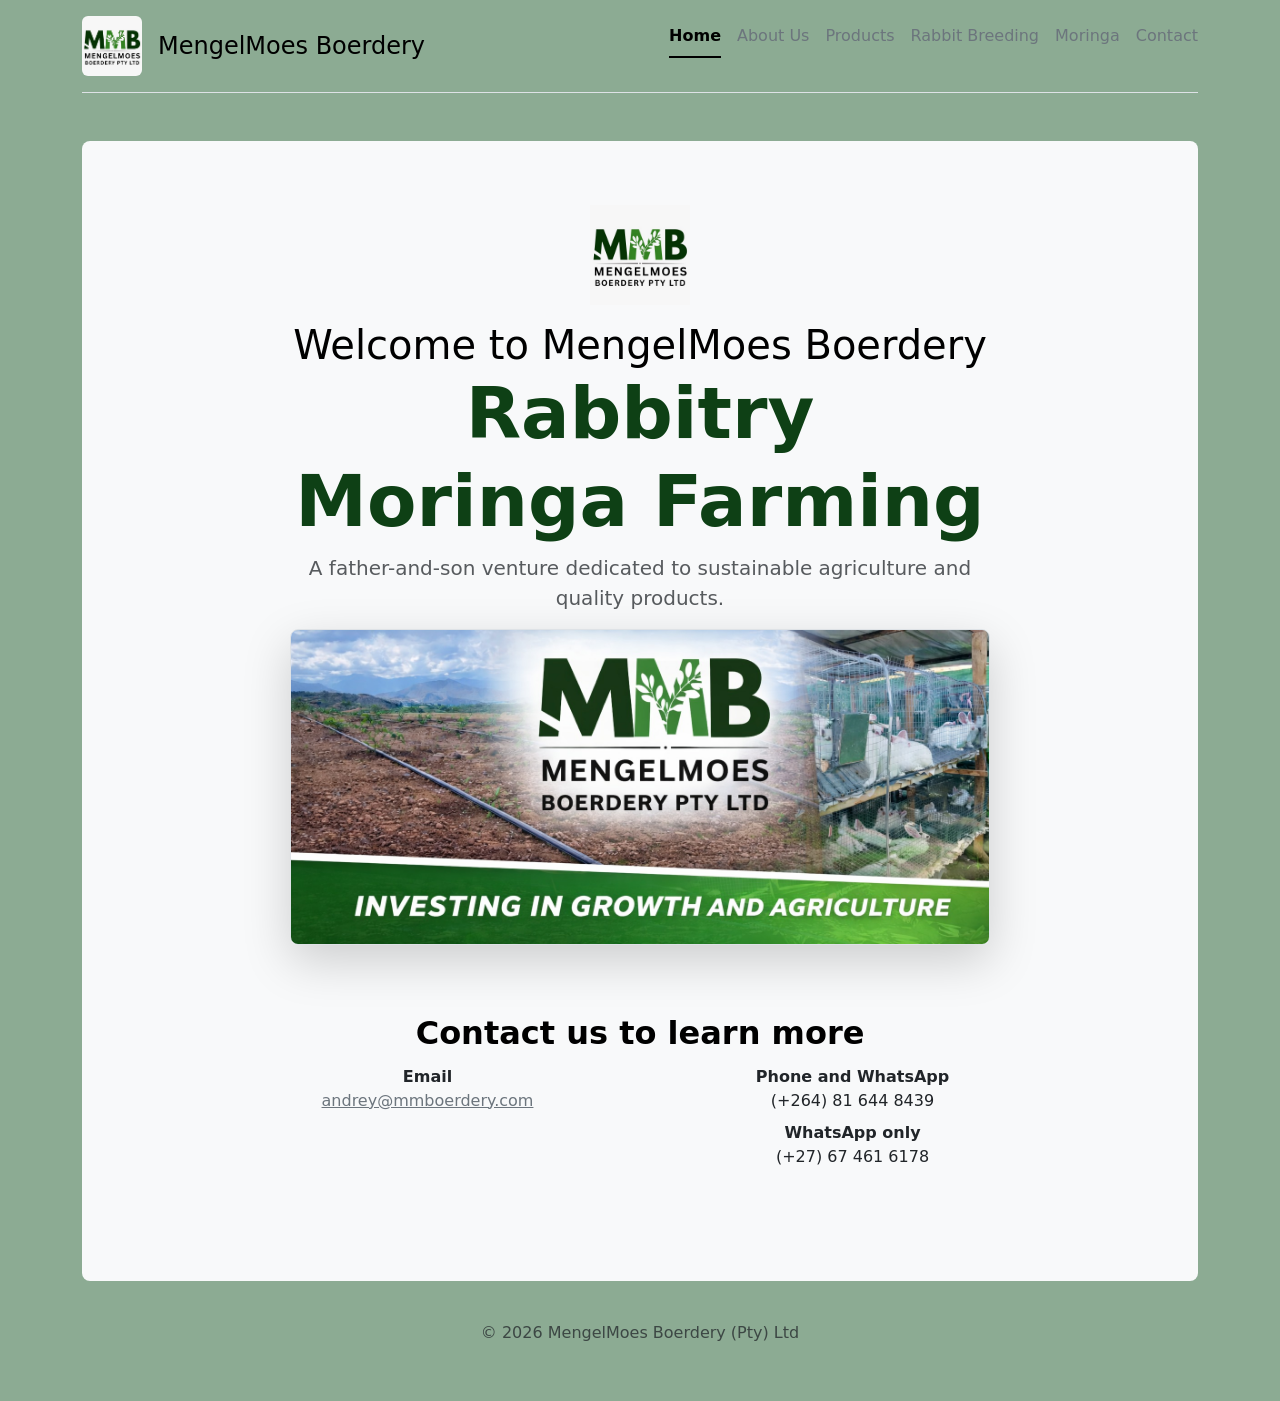
==== index.html @ 13d069d1 "Initial" ====
<!DOCTYPE html>
<html lang="en">
<head>
    <meta charset="UTF-8">
    <meta name="viewport" content="width=device-width, initial-scale=1.0">
    <title>MengelMoes Boerdery</title>
    <link href="https://cdn.jsdelivr.net/npm/bootstrap@5.3.6/dist/css/bootstrap.min.css" rel="stylesheet" integrity="sha384-4Q6Gf2aSP4eDXB8Miphtr37CMZZQ5oXLH2yaXMJ2w8e2ZtHTl7GptT4jmndRuHDT" crossorigin="anonymous">
</head>
<body class="container" style="background-color: #8cab93">
    <header class="d-flex flex-wrap justify-content-center py-3 mb-4 border-bottom"> 
        <a href="/" class="d-flex align-items-center mb-3 mb-md-0 me-md-auto link-body-emphasis text-decoration-none"> 
           <img src="Logo.jpeg" id="logo" alt="Logo" height="60" class="d-inline-block align-text-top rounded">
              <span class="ps-3 fs-4">MengelMoes Boerdery</span> 
            
        </a>
           
            <ul class="nav nav-underline"> 
                <li class="nav-item"><a href="#" class="nav-link active" aria-current="page">Home</a></li> 
                <li class="nav-item"><a href="about.html" class="nav-link text-secondary">About Us</a></li>
                <li class="nav-item"><a href="products.html" class="nav-link text-secondary">Products</a></li>
                <li class="nav-item"><a href="rabbits.html" class="nav-link text-secondary">Rabbit Breeding</a></li> 
                <li class="nav-item"><a href="moringa.html" class="nav-link text-secondary">Moringa</a></li> 
                <li class="nav-item"><a href="contact.html" class="nav-link text-secondary">Contact</a></li>
            </ul> 
    </header>
    <main class="mt-5 flex-shrink-0">
        <div class="p-5 text-center bg-body-tertiary rounded-3"> 
            <img src="Logo.jpeg" class="bi mt-3 mb-3" height="100" aria-hidden="true" /> 
            <h1 class="text-body-emphasis">Welcome to MengelMoes Boerdery</h1> 
            <h2 class="h1 lh-1 display-2 fw-bolder mb-3" style="color:#0e4015;">Rabbitry</h2>
            <h2 class="h1 lh-1 display-2 fw-bolder mb-3" style="color:#0e4015;">Moringa Farming</h2>
            <p class="col-lg-8 mx-auto fs-5 text-muted">
                A father-and-son venture dedicated to sustainable agriculture and quality products.
            </p> 
            <div class="container px-5"> 
                <img src="Landing.jpeg" class="img-fluid border rounded-3 shadow-lg mb-4" alt="Kevin and Andrey Vrey" width="700" height="500" loading="lazy"> 
            </div>
            <div class="container col-xl-10 col-xxl-8 py-5">
                <h2 class="fw-bold lh-1 text-body-emphasis mb-3">Contact us to learn more</h2>
                <!-- <div> -->
                    <div class="row">
                        <div class="col-6" id="contact">
                            <dl class="contact">
                                <!-- <dt>Facebook</dt>
                                <dd><a href="#">facebook.com/untitled</a></dd> -->
                                <dt>Email</dt>
                                <dd><a class="text-break link-secondary" href="mailto:andrey@mmboerdery.com?subject=New%20Enquiry">andrey@mmboerdery.com</a></dd>   
                            </dl>
                        </div>
                        <div class="col-6">
                            <dl class="contact">
                                <!-- <dt>Address</dt>
                                <dd>
                                    1234 Fictional Rd<br>
                                    Nashville, TN 00000-0000<br>
                                    USA
                                </dd> -->
                                <dt>Phone and WhatsApp</dt>
                                <dd>(+264) 81 644 8439</dd>
                                 <dt>WhatsApp only</dt>
                                <dd>(+27) 67 461 6178</dd>
                            </dl>
                        </div>
                    </div>
                <!-- </div> -->
            </div>
        </div>
    </main>
   <footer class="py-3 my-4">    
        <p class="text-center text-body-secondary">© <script>document.write(new Date().getFullYear())</script>
            MengelMoes Boerdery (Pty) Ltd</p> 
    </footer> 
    <script src="https://cdn.jsdelivr.net/npm/bootstrap@5.3.6/dist/js/bootstrap.bundle.min.js" integrity="sha384-j1CDi7MgGQ12Z7Qab0qlWQ/Qqz24Gc6BM0thvEMVjHnfYGF0rmFCozFSxQBxwHKO" crossorigin="anonymous"></script>
</body>
</html>
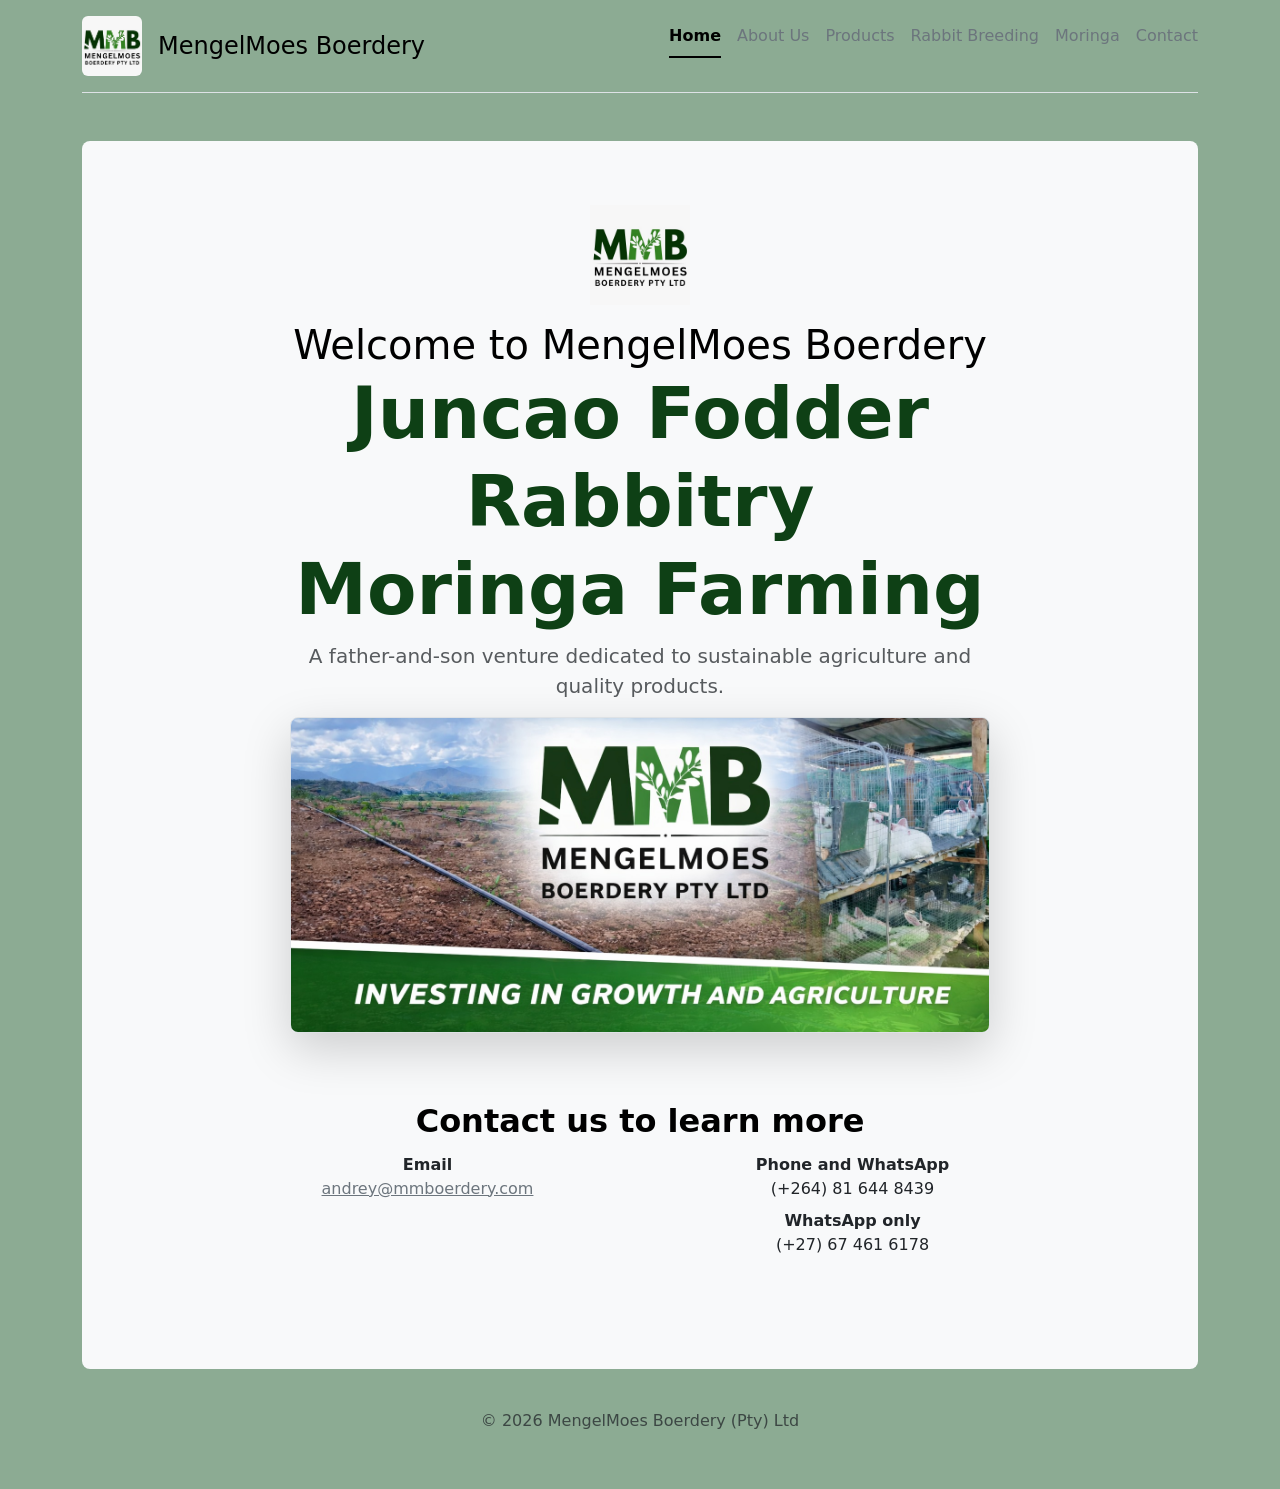
==== commit 59a8e4a4: "Added Fodder to the title of the website to reflect the new focus on Juncao Fodder farming." ====
--- a/index.html
+++ b/index.html
@@ -27,6 +27,7 @@
         <div class="p-5 text-center bg-body-tertiary rounded-3"> 
             <img src="Logo.jpeg" class="bi mt-3 mb-3" height="100" aria-hidden="true" /> 
             <h1 class="text-body-emphasis">Welcome to MengelMoes Boerdery</h1> 
+            <h2 class="h1 lh-1 display-2 fw-bolder mb-3" style="color:#0e4015;">Juncao Fodder</h2>
             <h2 class="h1 lh-1 display-2 fw-bolder mb-3" style="color:#0e4015;">Rabbitry</h2>
             <h2 class="h1 lh-1 display-2 fw-bolder mb-3" style="color:#0e4015;">Moringa Farming</h2>
             <p class="col-lg-8 mx-auto fs-5 text-muted">
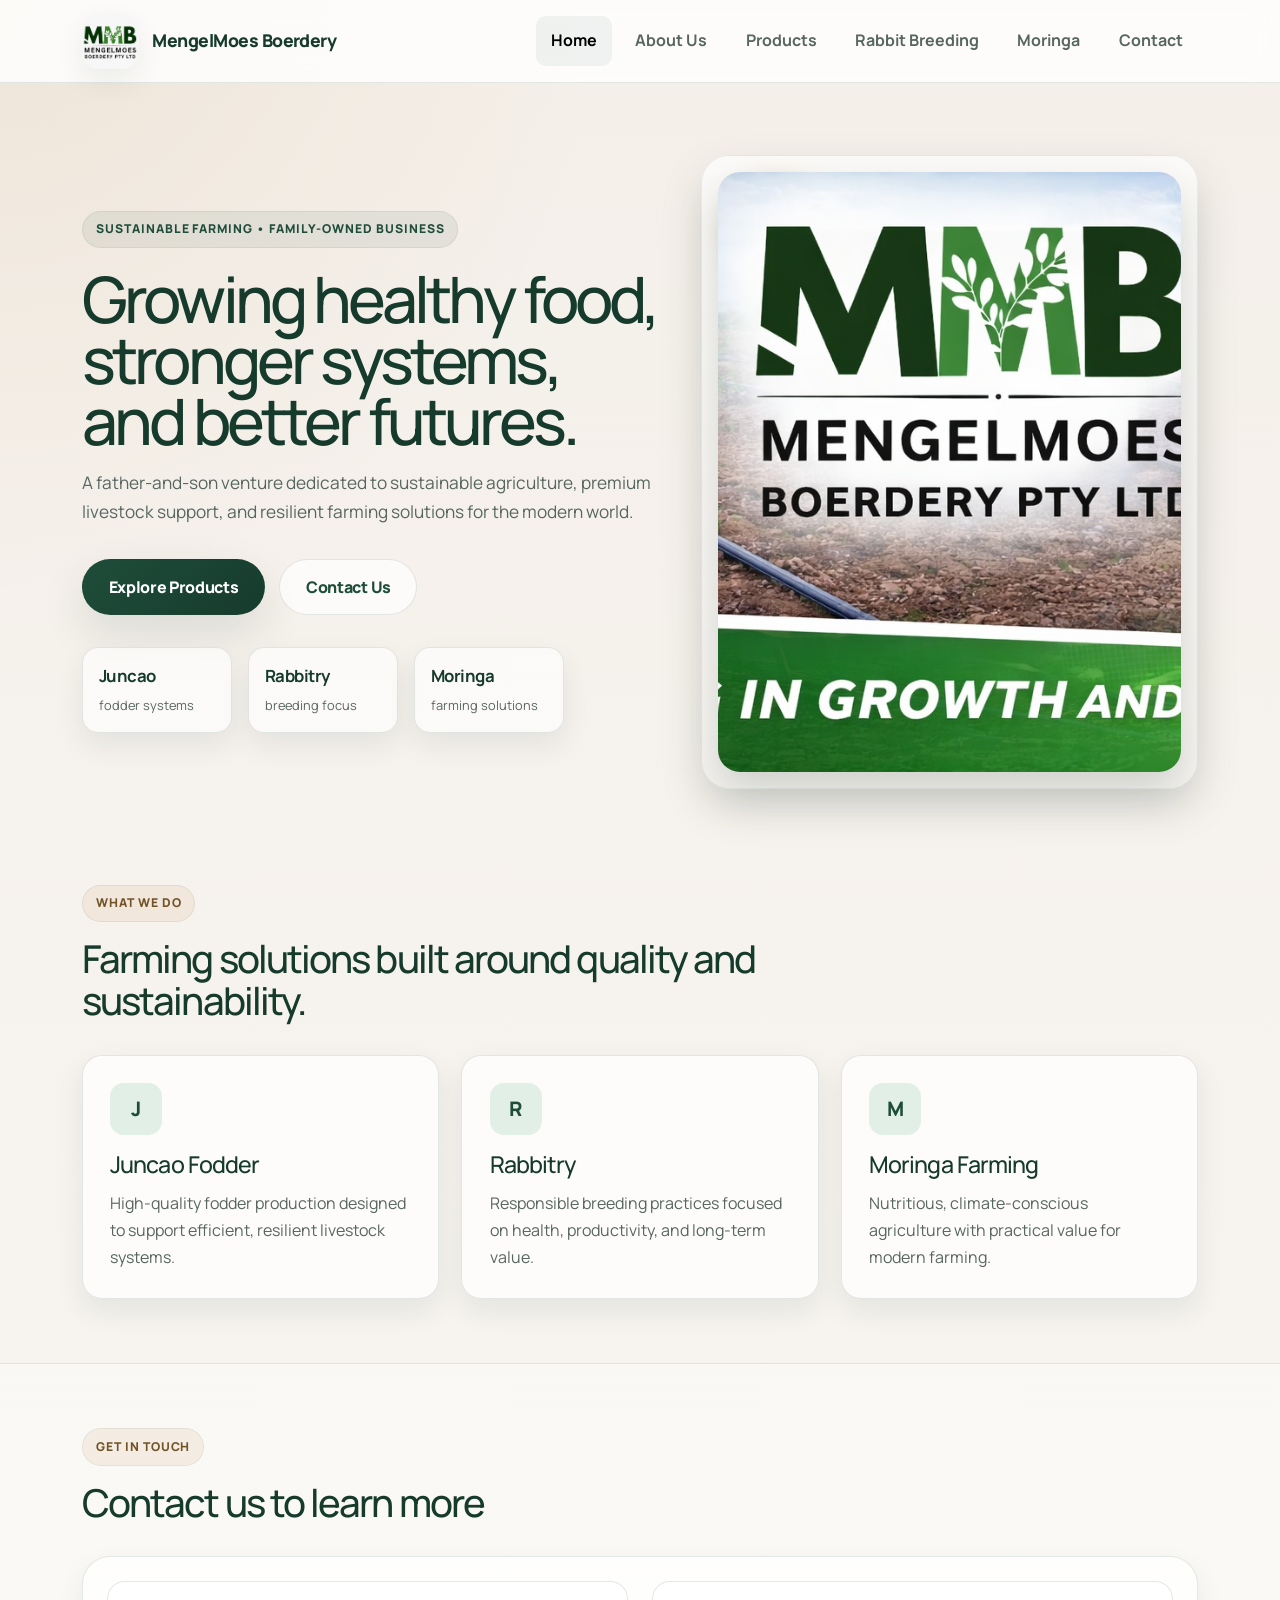
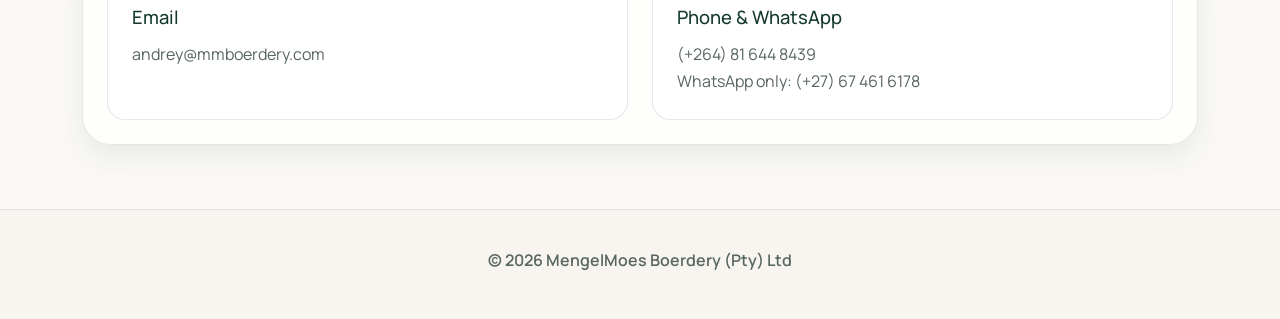
==== commit 492709fa: "Premium styling, need to add pictures" ====
--- a/index.html
+++ b/index.html
@@ -3,74 +3,144 @@
 <head>
     <meta charset="UTF-8">
     <meta name="viewport" content="width=device-width, initial-scale=1.0">
+    <meta name="description" content="MengelMoes Boerdery offers sustainable agriculture, Juncao fodder, rabbit breeding, and moringa farming solutions.">
     <title>MengelMoes Boerdery</title>
     <link href="https://cdn.jsdelivr.net/npm/bootstrap@5.3.6/dist/css/bootstrap.min.css" rel="stylesheet" integrity="sha384-4Q6Gf2aSP4eDXB8Miphtr37CMZZQ5oXLH2yaXMJ2w8e2ZtHTl7GptT4jmndRuHDT" crossorigin="anonymous">
+    <link rel="stylesheet" href="styles.css">
 </head>
-<body class="container" style="background-color: #8cab93">
-    <header class="d-flex flex-wrap justify-content-center py-3 mb-4 border-bottom"> 
-        <a href="/" class="d-flex align-items-center mb-3 mb-md-0 me-md-auto link-body-emphasis text-decoration-none"> 
-           <img src="Logo.jpeg" id="logo" alt="Logo" height="60" class="d-inline-block align-text-top rounded">
-              <span class="ps-3 fs-4">MengelMoes Boerdery</span> 
-            
-        </a>
-           
-            <ul class="nav nav-underline"> 
-                <li class="nav-item"><a href="#" class="nav-link active" aria-current="page">Home</a></li> 
-                <li class="nav-item"><a href="about.html" class="nav-link text-secondary">About Us</a></li>
-                <li class="nav-item"><a href="products.html" class="nav-link text-secondary">Products</a></li>
-                <li class="nav-item"><a href="rabbits.html" class="nav-link text-secondary">Rabbit Breeding</a></li> 
-                <li class="nav-item"><a href="moringa.html" class="nav-link text-secondary">Moringa</a></li> 
-                <li class="nav-item"><a href="contact.html" class="nav-link text-secondary">Contact</a></li>
-            </ul> 
+<body>
+    <header class="site-header">
+        <div class="container">
+            <nav class="navbar navbar-expand-lg">
+                <a href="/" class="brand" aria-label="MengelMoes Boerdery home">
+                    <img src="Logo.jpeg" alt="MengelMoes Boerdery logo" class="brand-logo">
+                    <span class="brand-text">MengelMoes Boerdery</span>
+                </a>
+
+                <button class="navbar-toggler" type="button" data-bs-toggle="collapse" data-bs-target="#mainNav" aria-controls="mainNav" aria-expanded="false" aria-label="Toggle navigation">
+                    <span class="navbar-toggler-icon"></span>
+                </button>
+
+                <div class="collapse navbar-collapse" id="mainNav">
+                    <ul class="navbar-nav ms-auto nav-list">
+                        <li class="nav-item"><a href="#" class="nav-link active">Home</a></li>
+                        <li class="nav-item"><a href="about.html" class="nav-link">About Us</a></li>
+                        <li class="nav-item"><a href="products.html" class="nav-link">Products</a></li>
+                        <li class="nav-item"><a href="rabbits.html" class="nav-link">Rabbit Breeding</a></li>
+                        <li class="nav-item"><a href="moringa.html" class="nav-link">Moringa</a></li>
+                        <li class="nav-item"><a href="contact.html" class="nav-link">Contact</a></li>
+                    </ul>
+                </div>
+            </nav>
+        </div>
     </header>
-    <main class="mt-5 flex-shrink-0">
-        <div class="p-5 text-center bg-body-tertiary rounded-3"> 
-            <img src="Logo.jpeg" class="bi mt-3 mb-3" height="100" aria-hidden="true" /> 
-            <h1 class="text-body-emphasis">Welcome to MengelMoes Boerdery</h1> 
-            <h2 class="h1 lh-1 display-2 fw-bolder mb-3" style="color:#0e4015;">Juncao Fodder</h2>
-            <h2 class="h1 lh-1 display-2 fw-bolder mb-3" style="color:#0e4015;">Rabbitry</h2>
-            <h2 class="h1 lh-1 display-2 fw-bolder mb-3" style="color:#0e4015;">Moringa Farming</h2>
-            <p class="col-lg-8 mx-auto fs-5 text-muted">
-                A father-and-son venture dedicated to sustainable agriculture and quality products.
-            </p> 
-            <div class="container px-5"> 
-                <img src="Landing.jpeg" class="img-fluid border rounded-3 shadow-lg mb-4" alt="Kevin and Andrey Vrey" width="700" height="500" loading="lazy"> 
-            </div>
-            <div class="container col-xl-10 col-xxl-8 py-5">
-                <h2 class="fw-bold lh-1 text-body-emphasis mb-3">Contact us to learn more</h2>
-                <!-- <div> -->
-                    <div class="row">
-                        <div class="col-6" id="contact">
-                            <dl class="contact">
-                                <!-- <dt>Facebook</dt>
-                                <dd><a href="#">facebook.com/untitled</a></dd> -->
-                                <dt>Email</dt>
-                                <dd><a class="text-break link-secondary" href="mailto:andrey@mmboerdery.com?subject=New%20Enquiry">andrey@mmboerdery.com</a></dd>   
-                            </dl>
+
+    <main>
+        <section class="hero">
+            <div class="container">
+                <div class="hero-inner">
+                    <div class="hero-copy">
+                        <span class="eyebrow">Sustainable farming • Family-owned business</span>
+                        <h1>Growing healthy food, stronger systems, and better futures.</h1>
+                        <p>
+                            A father-and-son venture dedicated to sustainable agriculture, premium livestock support,
+                            and resilient farming solutions for the modern world.
+                        </p>
+
+                        <div class="hero-actions">
+                            <a href="products.html" class="btn btn-primary">Explore Products</a>
+                            <a href="contact.html" class="btn btn-secondary">Contact Us</a>
                         </div>
-                        <div class="col-6">
-                            <dl class="contact">
-                                <!-- <dt>Address</dt>
-                                <dd>
-                                    1234 Fictional Rd<br>
-                                    Nashville, TN 00000-0000<br>
-                                    USA
-                                </dd> -->
-                                <dt>Phone and WhatsApp</dt>
-                                <dd>(+264) 81 644 8439</dd>
-                                 <dt>WhatsApp only</dt>
-                                <dd>(+27) 67 461 6178</dd>
-                            </dl>
+
+                        <div class="hero-meta">
+                            <div class="mini-stat">
+                                <strong>Juncao</strong>
+                                <span>fodder systems</span>
+                            </div>
+                            <div class="mini-stat">
+                                <strong>Rabbitry</strong>
+                                <span>breeding focus</span>
+                            </div>
+                            <div class="mini-stat">
+                                <strong>Moringa</strong>
+                                <span>farming solutions</span>
+                            </div>
                         </div>
                     </div>
-                <!-- </div> -->
+
+                    <div class="hero-visual">
+                        <div class="image-shell">
+                            <img src="Landing.jpeg" alt="MengelMoes Boerdery farming landscape" class="hero-image">
+                        </div>
+                    </div>
+                </div>
             </div>
+        </section>
+
+        <section class="section">
+            <div class="container">
+                <div class="section-heading">
+                    <span class="eyebrow eyebrow-alt">What we do</span>
+                    <h2>Farming solutions built around quality and sustainability.</h2>
+                </div>
+
+                <div class="card-grid">
+                    <article class="card">
+                        <div class="feature-icon">J</div>
+                        <h3>Juncao Fodder</h3>
+                        <p>High-quality fodder production designed to support efficient, resilient livestock systems.</p>
+                    </article>
+
+                    <article class="card">
+                        <div class="feature-icon">R</div>
+                        <h3>Rabbitry</h3>
+                        <p>Responsible breeding practices focused on health, productivity, and long-term value.</p>
+                    </article>
+
+                    <article class="card">
+                        <div class="feature-icon">M</div>
+                        <h3>Moringa Farming</h3>
+                        <p>Nutritious, climate-conscious agriculture with practical value for modern farming.</p>
+                    </article>
+                </div>
+            </div>
+        </section>
+
+        <section class="section section-soft">
+            <div class="container">
+                <div class="section-heading">
+                    <span class="eyebrow eyebrow-alt">Get in touch</span>
+                    <h2>Contact us to learn more</h2>
+                </div>
+
+                <div class="contact-panel">
+                    <div class="row g-4">
+                        <div class="col-md-6">
+                            <div class="contact-card">
+                                <h3>Email</h3>
+                                <a href="mailto:andrey@mmboerdery.com?subject=New%20Enquiry">andrey@mmboerdery.com</a>
+                            </div>
+                        </div>
+
+                        <div class="col-md-6">
+                            <div class="contact-card">
+                                <h3>Phone & WhatsApp</h3>
+                                <p>(+264) 81 644 8439</p>
+                                <p class="mb-0">WhatsApp only: (+27) 67 461 6178</p>
+                            </div>
+                        </div>
+                    </div>
+                </div>
+            </div>
+        </section>
+    </main>
+
+    <footer class="site-footer">
+        <div class="container">
+            <p>© <script>document.write(new Date().getFullYear())</script> MengelMoes Boerdery (Pty) Ltd</p>
         </div>
-    </main>
-   <footer class="py-3 my-4">    
-        <p class="text-center text-body-secondary">© <script>document.write(new Date().getFullYear())</script>
-            MengelMoes Boerdery (Pty) Ltd</p> 
-    </footer> 
+    </footer>
+
     <script src="https://cdn.jsdelivr.net/npm/bootstrap@5.3.6/dist/js/bootstrap.bundle.min.js" integrity="sha384-j1CDi7MgGQ12Z7Qab0qlWQ/Qqz24Gc6BM0thvEMVjHnfYGF0rmFCozFSxQBxwHKO" crossorigin="anonymous"></script>
 </body>
 </html>
--- a/styles.css
+++ b/styles.css
@@ -0,0 +1,568 @@
+/* ...existing code... */
+
+@import url('https://fonts.googleapis.com/css2?family=Manrope:wght@400;500;600;700;800&display=swap');
+
+:root {
+  --bg: #f4efe9;
+  --bg-soft: #faf7f2;
+  --surface: #ffffff;
+  --surface-alt: #eef3ee;
+  --primary: #1f4d3a;
+  --primary-dark: #163b2d;
+  --primary-soft: #e1efe7;
+  --accent: #c89d62;
+  --text: #1e2a27;
+  --muted: #586660;
+  --border: rgba(31, 77, 58, 0.12);
+  --shadow: 0 18px 45px rgba(22, 59, 45, 0.12);
+  --shadow-soft: 0 12px 28px rgba(22, 59, 45, 0.08);
+  --radius: 20px;
+  --radius-lg: 28px;
+  --container: 1180px;
+}
+
+* {
+  box-sizing: border-box;
+}
+
+html {
+  scroll-behavior: smooth;
+}
+
+body {
+  margin: 0;
+  font-family: "Manrope", "Segoe UI", Arial, sans-serif;
+  background:
+    radial-gradient(circle at top left, rgba(200, 157, 98, 0.12), transparent 26%),
+    linear-gradient(180deg, var(--bg) 0%, #f8f5f1 100%);
+  color: var(--text);
+  line-height: 1.7;
+}
+
+img {
+  max-width: 100%;
+  display: block;
+}
+
+a {
+  text-decoration: none;
+  color: inherit;
+}
+
+p {
+  margin: 0;
+}
+
+.container {
+  width: min(var(--container), calc(100% - 2rem));
+  margin: 0 auto;
+}
+
+/* Header */
+.site-header {
+  position: sticky;
+  top: 0;
+  z-index: 20;
+  background: rgba(255, 255, 255, 0.82);
+  backdrop-filter: blur(12px);
+  border-bottom: 1px solid var(--border);
+}
+
+.navbar {
+  min-height: 82px;
+  padding: 0.8rem 0;
+}
+
+.brand {
+  display: inline-flex;
+  align-items: center;
+  gap: 0.9rem;
+  color: var(--primary-dark);
+  font-weight: 800;
+}
+
+.brand-logo {
+  width: 56px;
+  height: 56px;
+  border-radius: 16px;
+  object-fit: cover;
+  box-shadow: var(--shadow-soft);
+}
+
+.brand-text {
+  font-size: 1.1rem;
+  letter-spacing: -0.03em;
+}
+
+.nav-list {
+  gap: 0.5rem;
+}
+
+.nav-link {
+  color: var(--muted);
+  font-weight: 700;
+  padding: 0.7rem 0.95rem !important;
+  border-radius: 10px;
+  transition: all 0.2s ease;
+}
+
+.nav-link:hover,
+.nav-link.active {
+  color: var(--primary);
+  background: rgba(31, 77, 58, 0.06);
+}
+
+/* Buttons */
+.btn {
+  display: inline-flex;
+  align-items: center;
+  justify-content: center;
+  gap: 0.45rem;
+  border-radius: 999px;
+  padding: 0.95rem 1.6rem;
+  font-weight: 800;
+  letter-spacing: -0.02em;
+  transition: all 0.2s ease;
+  border: 1px solid transparent;
+}
+
+.btn:hover {
+  transform: translateY(-1px);
+}
+
+.btn-primary {
+  background: linear-gradient(135deg, var(--primary) 0%, var(--primary-dark) 100%);
+  color: #fff;
+  box-shadow: var(--shadow);
+}
+
+.btn-primary:hover {
+  box-shadow: 0 20px 38px rgba(22, 59, 45, 0.2);
+}
+
+.btn-secondary {
+  background: rgba(255, 255, 255, 0.7);
+  color: var(--primary);
+  border-color: var(--border);
+}
+
+.hero {
+  padding: 4.5rem 0 2rem;
+}
+
+.hero-inner {
+  display: grid;
+  grid-template-columns: 1.08fr 0.92fr;
+  gap: 2.2rem;
+  align-items: center;
+}
+
+.eyebrow {
+  display: inline-flex;
+  align-items: center;
+  gap: 0.5rem;
+  padding: 0.45rem 0.8rem;
+  background: rgba(31, 77, 58, 0.08);
+  border: 1px solid rgba(31, 77, 58, 0.08);
+  border-radius: 999px;
+  color: var(--primary);
+  font-size: 0.76rem;
+  font-weight: 800;
+  text-transform: uppercase;
+  letter-spacing: 0.08em;
+}
+
+.eyebrow-alt {
+  background: rgba(200, 157, 98, 0.12);
+  color: #715327;
+}
+
+.hero-copy h1 {
+  margin: 1.25rem 0 1rem;
+  font-size: clamp(2.7rem, 5vw, 5rem);
+  line-height: 0.96;
+  letter-spacing: -0.06em;
+  color: var(--primary-dark);
+  max-width: 620px;
+}
+
+.hero-copy p {
+  max-width: 610px;
+  font-size: 1.08rem;
+  color: var(--muted);
+  margin-bottom: 2rem;
+}
+
+.hero-actions {
+  display: flex;
+  flex-wrap: wrap;
+  gap: 0.9rem;
+  margin-bottom: 2rem;
+}
+
+.hero-meta {
+  display: flex;
+  flex-wrap: wrap;
+  gap: 1rem;
+}
+
+.mini-stat {
+  min-width: 150px;
+  background: rgba(255, 255, 255, 0.65);
+  border: 1px solid var(--border);
+  border-radius: 16px;
+  padding: 0.9rem 1rem;
+  box-shadow: var(--shadow-soft);
+}
+
+.mini-stat strong {
+  display: block;
+  color: var(--primary-dark);
+  font-size: 1.05rem;
+  letter-spacing: -0.03em;
+}
+
+.mini-stat span {
+  font-size: 0.8rem;
+  color: var(--muted);
+}
+
+.hero-visual {
+  display: flex;
+  justify-content: center;
+}
+
+.image-shell {
+  position: relative;
+  width: min(100%, 540px);
+  padding: 1rem;
+  border-radius: var(--radius-lg);
+  background: linear-gradient(180deg, rgba(255,255,255,0.7), rgba(255,255,255,0.3));
+  box-shadow: var(--shadow);
+  border: 1px solid rgba(31, 77, 58, 0.08);
+}
+
+.image-shell::before {
+  content: "";
+  position: absolute;
+  inset: 18px auto auto 18px;
+  width: 110px;
+  height: 110px;
+  border-radius: 50%;
+  background: rgba(200, 157, 98, 0.18);
+  filter: blur(10px);
+}
+
+.hero-image {
+  position: relative;
+  z-index: 1;
+  width: 100%;
+  height: 600px;
+  object-fit: cover;
+  border-radius: 22px;
+  box-shadow: 0 20px 40px rgba(24, 42, 34, 0.18);
+}
+
+.section {
+  padding: 4rem 0;
+}
+
+.section-soft {
+  background: rgba(255,255,255,0.38);
+  border-top: 1px solid var(--border);
+  border-bottom: 1px solid var(--border);
+}
+
+.section-heading {
+  margin-bottom: 2rem;
+}
+
+.section-heading h2 {
+  margin-top: 1rem;
+  font-size: clamp(2rem, 3vw, 3rem);
+  line-height: 1.1;
+  letter-spacing: -0.05em;
+  color: var(--primary-dark);
+  max-width: 760px;
+}
+
+.card-grid {
+  display: grid;
+  grid-template-columns: repeat(3, minmax(0, 1fr));
+  gap: 1.4rem;
+}
+
+.card {
+  background: rgba(255,255,255,0.72);
+  border: 1px solid var(--border);
+  border-radius: var(--radius);
+  padding: 1.7rem;
+  box-shadow: var(--shadow-soft);
+  transition: transform 0.2s ease, box-shadow 0.2s ease;
+}
+
+.card:hover {
+  transform: translateY(-4px);
+  box-shadow: var(--shadow);
+}
+
+.feature-icon {
+  width: 52px;
+  height: 52px;
+  border-radius: 14px;
+  background: var(--primary-soft);
+  color: var(--primary);
+  display: grid;
+  place-items: center;
+  margin-bottom: 1rem;
+  font-weight: 800;
+  font-size: 1.25rem;
+}
+
+.card h3 {
+  margin: 0 0 0.7rem;
+  color: var(--primary-dark);
+  font-size: 1.45rem;
+  letter-spacing: -0.04em;
+}
+
+.card p {
+  color: var(--muted);
+}
+
+.contact-panel {
+  background: rgba(255,255,255,0.72);
+  border: 1px solid var(--border);
+  border-radius: var(--radius-lg);
+  padding: 1.5rem;
+  box-shadow: var(--shadow-soft);
+}
+
+.contact-card {
+  height: 100%;
+  background: var(--surface);
+  border: 1px solid var(--border);
+  border-radius: 18px;
+  padding: 1.5rem;
+}
+
+.contact-card h3 {
+  margin-bottom: 0.8rem;
+  color: var(--primary-dark);
+  font-size: 1.15rem;
+}
+
+.contact-card a,
+.contact-card p {
+  color: var(--muted);
+  font-size: 1rem;
+}
+
+.site-footer {
+  padding: 2rem 0 2.5rem;
+  text-align: center;
+  color: var(--muted);
+}
+
+.site-footer p {
+  margin: 0;
+  font-weight: 600;
+}
+
+.page-hero {
+  padding: 4.25rem 0 2rem;
+}
+
+.page-intro {
+  max-width: 760px;
+}
+
+.page-title {
+  margin: 1rem 0 0.8rem;
+  font-size: clamp(2.2rem, 4vw, 4rem);
+  line-height: 1.02;
+  letter-spacing: -0.06em;
+  color: var(--primary-dark);
+}
+
+.page-lead {
+  color: var(--muted);
+  font-size: 1.08rem;
+}
+
+.story-grid,
+.info-grid,
+.product-grid,
+.feature-grid,
+.stats-grid {
+  display: grid;
+  gap: 1.4rem;
+}
+
+.story-grid {
+  grid-template-columns: repeat(2, minmax(0, 1fr));
+}
+
+.info-grid,
+.product-grid,
+.feature-grid {
+  grid-template-columns: repeat(3, minmax(0, 1fr));
+}
+
+.stats-grid {
+  grid-template-columns: repeat(4, minmax(0, 1fr));
+}
+
+.info-card,
+.product-card,
+.feature-card,
+.stat-card {
+  background: rgba(255,255,255,0.74);
+  border: 1px solid var(--border);
+  border-radius: var(--radius);
+  box-shadow: var(--shadow-soft);
+  padding: 1.6rem;
+}
+
+.info-card h3,
+.product-card h3,
+.feature-card h3 {
+  margin: 0 0 0.8rem;
+  color: var(--primary-dark);
+  letter-spacing: -0.04em;
+}
+
+.info-card p,
+.product-card p,
+.feature-card p {
+  color: var(--muted);
+}
+
+.info-list,
+.product-list {
+  list-style: none;
+  margin: 1rem 0 0;
+  padding: 0;
+  display: grid;
+  gap: 0.6rem;
+}
+
+.info-list li,
+.product-list li {
+  position: relative;
+  padding-left: 1.1rem;
+  color: var(--muted);
+}
+
+.info-list li::before,
+.product-list li::before {
+  content: "•";
+  position: absolute;
+  left: 0;
+  color: var(--accent);
+  font-weight: 800;
+}
+
+.page-image-wrap {
+  margin-top: 2rem;
+  padding: 1rem;
+  background: linear-gradient(180deg, rgba(255,255,255,0.7), rgba(255,255,255,0.35));
+  border: 1px solid var(--border);
+  border-radius: var(--radius-lg);
+  box-shadow: var(--shadow);
+}
+
+.page-image-wrap img {
+  width: 100%;
+  height: 520px;
+  object-fit: cover;
+  border-radius: 20px;
+}
+
+.contact-layout {
+  display: grid;
+  grid-template-columns: 1.1fr 0.9fr;
+  gap: 1.5rem;
+}
+
+.contact-form-panel,
+.contact-details-panel {
+  background: rgba(255,255,255,0.74);
+  border: 1px solid var(--border);
+  border-radius: var(--radius-lg);
+  box-shadow: var(--shadow-soft);
+  padding: 1.5rem;
+}
+
+.form-grid {
+  display: grid;
+  grid-template-columns: repeat(2, minmax(0, 1fr));
+  gap: 1rem;
+}
+
+.form-control {
+  width: 100%;
+  border: 1px solid var(--border);
+  border-radius: 14px;
+  padding: 0.9rem 1rem;
+  background: rgba(255,255,255,0.7);
+  color: var(--text);
+}
+
+.form-control:focus {
+  border-color: rgba(31, 77, 58, 0.4);
+  box-shadow: 0 0 0 0.2rem rgba(31, 77, 58, 0.08);
+  outline: none;
+}
+
+.contact-details-panel h3,
+.contact-form-panel h3 {
+  margin: 0 0 1rem;
+  color: var(--primary-dark);
+  letter-spacing: -0.04em;
+}
+
+.contact-list {
+  list-style: none;
+  padding: 0;
+  margin: 0;
+  display: grid;
+  gap: 1rem;
+}
+
+.contact-list li {
+  color: var(--muted);
+}
+
+.contact-list strong {
+  display: block;
+  margin-bottom: 0.3rem;
+  color: var(--primary-dark);
+}
+
+.site-footer {
+  padding: 2.3rem 0 2.8rem;
+  text-align: center;
+  color: var(--muted);
+}
+
+.site-footer p {
+  margin: 0;
+  font-weight: 600;
+}
+
+@media (max-width: 991px) {
+  .story-grid,
+  .info-grid,
+  .product-grid,
+  .feature-grid,
+  .stats-grid,
+  .contact-layout,
+  .form-grid {
+    grid-template-columns: 1fr;
+  }
+
+  .page-image-wrap img {
+    height: 420px;
+  }
+}
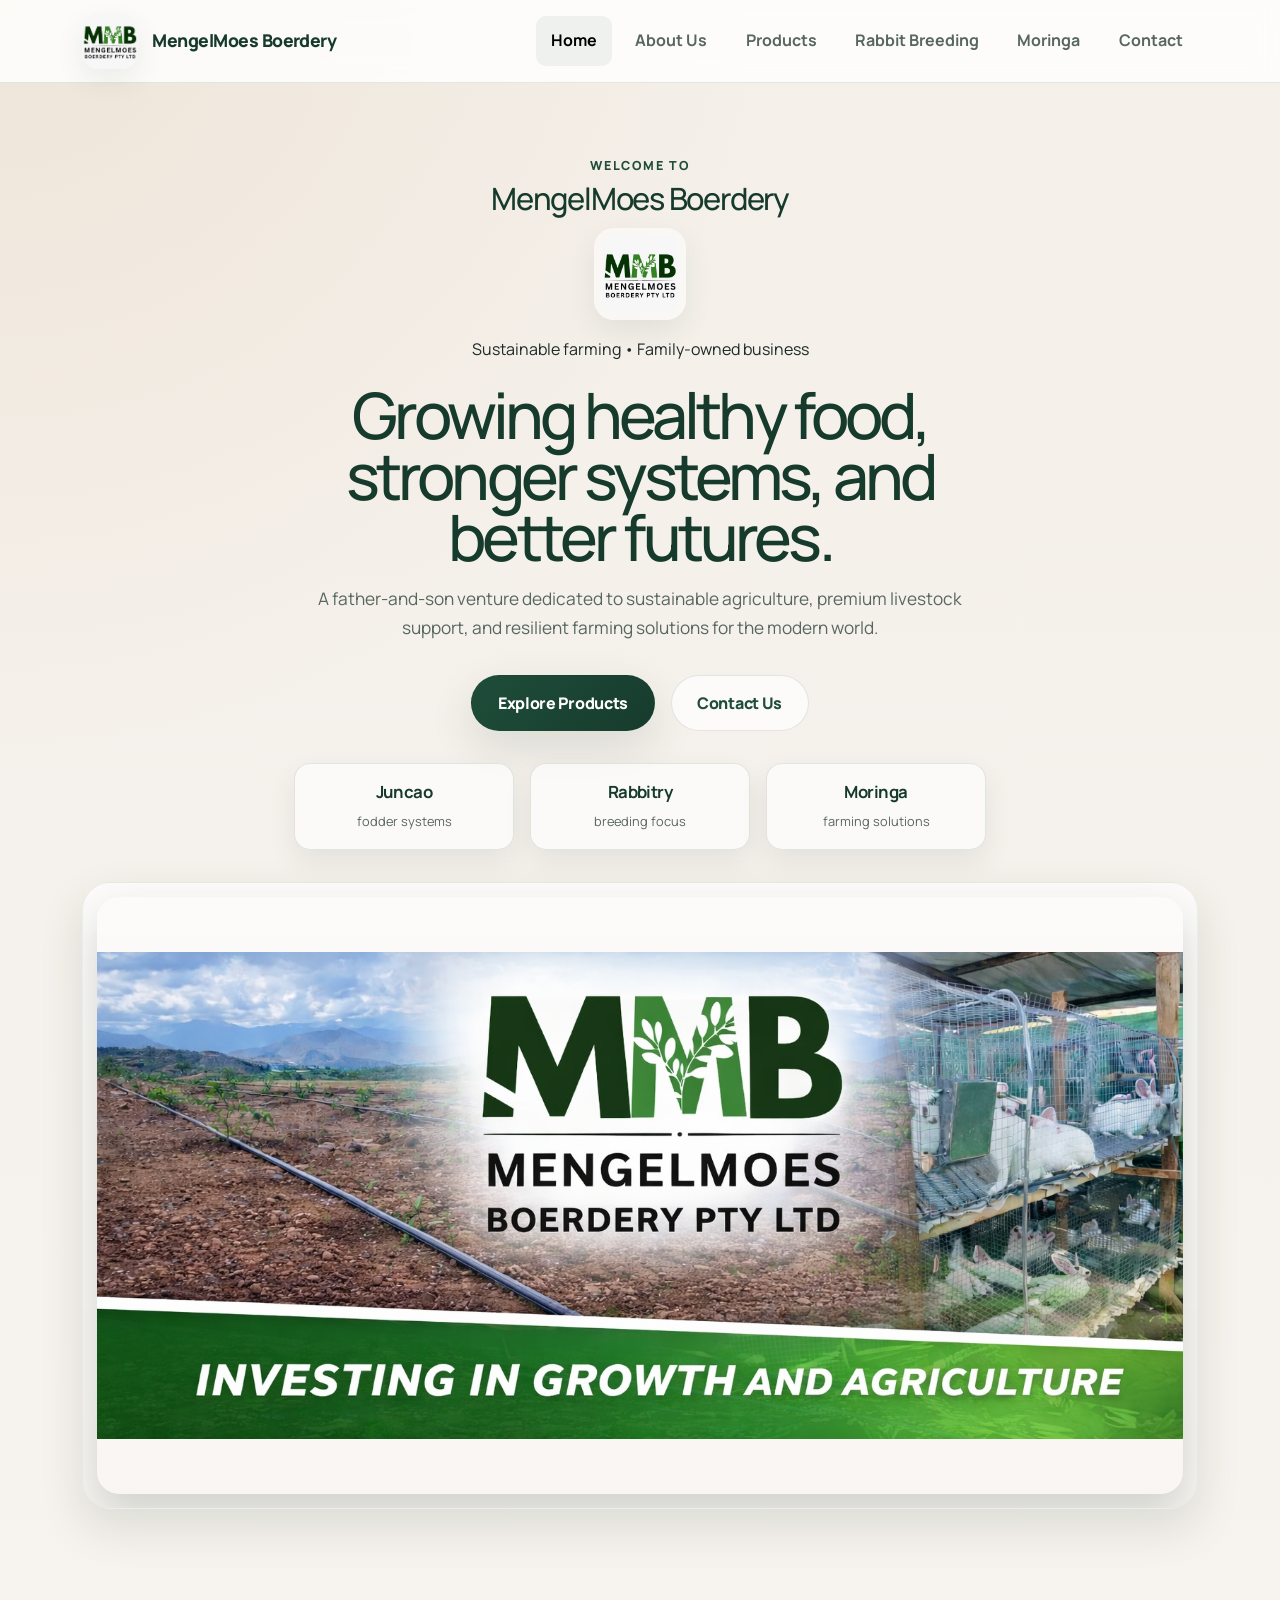
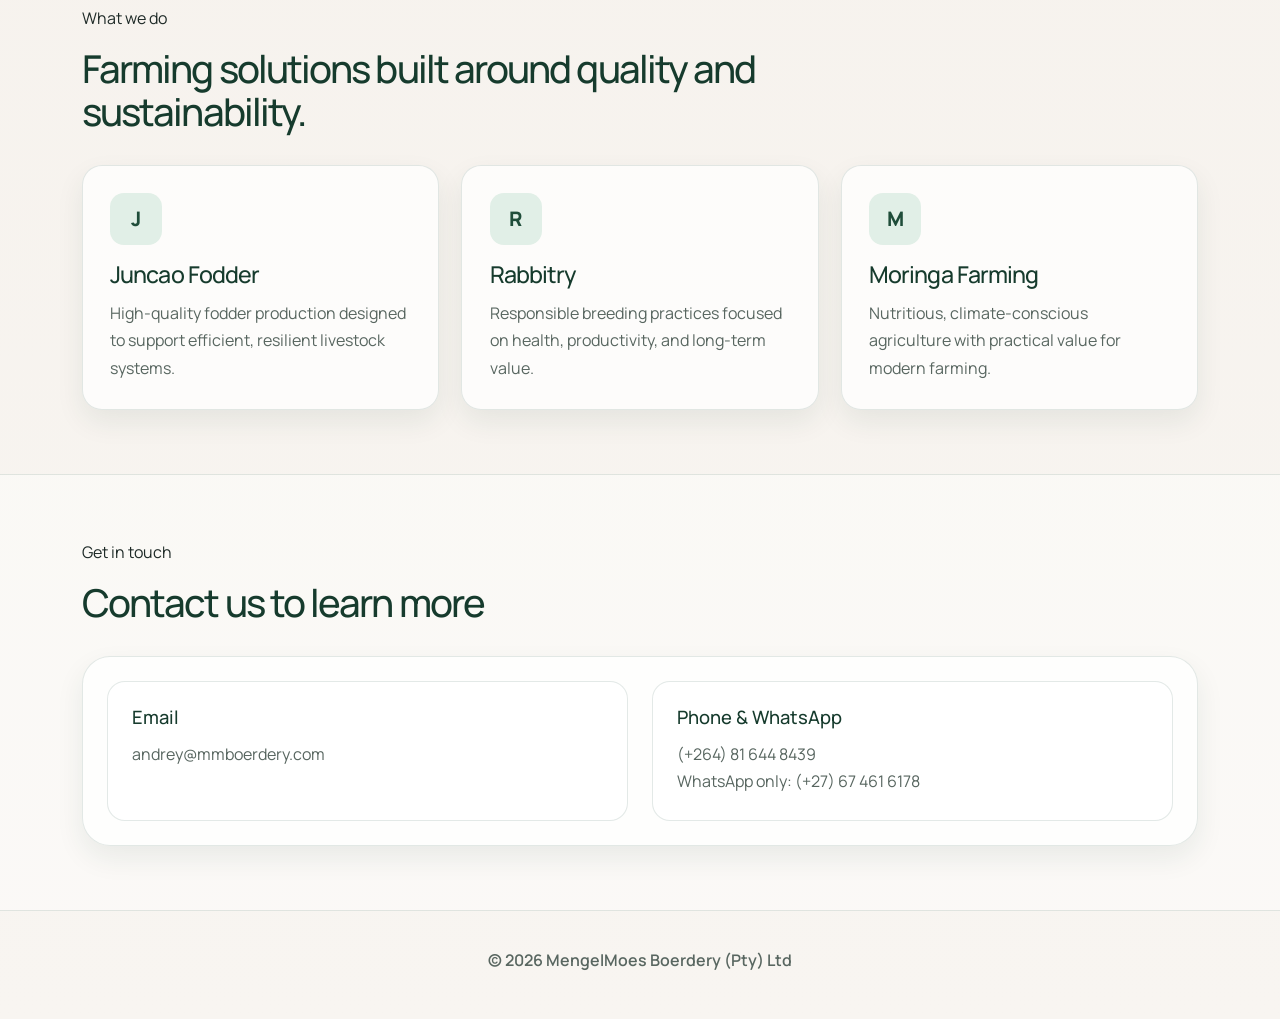
==== commit 0f9dd5ea: "heading and logo added to landing page" ====
--- a/index.html
+++ b/index.html
@@ -40,6 +40,9 @@
             <div class="container">
                 <div class="hero-inner">
                     <div class="hero-copy">
+                        <div class="hero-kicker">Welcome to</div>
+                        <h2 class="brand-title">MengelMoes Boerdery</h2>
+                        <img src="Logo.jpeg" class="bi brand-logo" alt="MengelMoes Boerdery logo">
                         <span class="eyebrow">Sustainable farming • Family-owned business</span>
                         <h1>Growing healthy food, stronger systems, and better futures.</h1>
                         <p>
--- a/styles.css
+++ b/styles.css
@@ -84,9 +84,10 @@
 .brand-logo {
   width: 56px;
   height: 56px;
+  object-fit: cover;
   border-radius: 16px;
-  object-fit: cover;
-  box-shadow: var(--shadow-soft);
+  box-shadow: var(--shadow-soft);
+  display: block;
 }
 
 .brand-text {
@@ -151,68 +152,66 @@
 }
 
 .hero-inner {
-  display: grid;
-  grid-template-columns: 1.08fr 0.92fr;
-  gap: 2.2rem;
-  align-items: center;
-}
-
-.eyebrow {
-  display: inline-flex;
-  align-items: center;
-  gap: 0.5rem;
-  padding: 0.45rem 0.8rem;
-  background: rgba(31, 77, 58, 0.08);
-  border: 1px solid rgba(31, 77, 58, 0.08);
-  border-radius: 999px;
-  color: var(--primary);
-  font-size: 0.76rem;
-  font-weight: 800;
-  text-transform: uppercase;
-  letter-spacing: 0.08em;
-}
-
-.eyebrow-alt {
-  background: rgba(200, 157, 98, 0.12);
-  color: #715327;
+  display: block;
+}
+
+.hero-copy {
+  max-width: 820px;
+  margin: 0 auto 2rem;
+  text-align: center;
 }
 
 .hero-copy h1 {
-  margin: 1.25rem 0 1rem;
+  margin: 1.25rem auto 1rem;
+  max-width: 760px;
   font-size: clamp(2.7rem, 5vw, 5rem);
   line-height: 0.96;
   letter-spacing: -0.06em;
   color: var(--primary-dark);
-  max-width: 620px;
 }
 
 .hero-copy p {
-  max-width: 610px;
+  max-width: 680px;
+  margin: 0 auto 2rem;
   font-size: 1.08rem;
   color: var(--muted);
-  margin-bottom: 2rem;
-}
-
-.hero-actions {
-  display: flex;
-  flex-wrap: wrap;
-  gap: 0.9rem;
-  margin-bottom: 2rem;
-}
-
+}
+
+.hero-copy .brand-logo {
+  display: block;
+  width: 92px;
+  height: 92px;
+  margin: 0.75rem auto 1rem;
+  object-fit: cover;
+  border-radius: 20px;
+  background: rgba(255, 255, 255, 0.55);
+  padding: 0.5rem;
+  box-shadow: var(--shadow-soft);
+}
+
+.hero-actions,
 .hero-meta {
   display: flex;
+  justify-content: center;
+  align-items: center;
   flex-wrap: wrap;
   gap: 1rem;
 }
 
+.hero-meta {
+  margin-top: 2rem;
+}
+
 .mini-stat {
-  min-width: 150px;
+  flex: 1 1 180px;
+  max-width: 220px;
+  min-width: 180px;
   background: rgba(255, 255, 255, 0.65);
   border: 1px solid var(--border);
   border-radius: 16px;
   padding: 0.9rem 1rem;
   box-shadow: var(--shadow-soft);
+  text-align: center;
 }
 
 .mini-stat strong {
@@ -230,35 +229,28 @@
 .hero-visual {
   display: flex;
   justify-content: center;
+  width: 100%;
 }
 
 .image-shell {
   position: relative;
-  width: min(100%, 540px);
-  padding: 1rem;
+  width: min(100%, 1200px);
+  aspect-ratio: 16 / 9;
+  padding: 0.9rem;
   border-radius: var(--radius-lg);
   background: linear-gradient(180deg, rgba(255,255,255,0.7), rgba(255,255,255,0.3));
   box-shadow: var(--shadow);
   border: 1px solid rgba(31, 77, 58, 0.08);
-}
-
-.image-shell::before {
-  content: "";
-  position: absolute;
-  inset: 18px auto auto 18px;
-  width: 110px;
-  height: 110px;
-  border-radius: 50%;
-  background: rgba(200, 157, 98, 0.18);
-  filter: blur(10px);
+  overflow: hidden;
 }
 
 .hero-image {
   position: relative;
   z-index: 1;
   width: 100%;
-  height: 600px;
-  object-fit: cover;
+  height: 100%;
+  object-fit: contain;
+  object-position: center;
   border-radius: 22px;
   box-shadow: 0 20px 40px rgba(24, 42, 34, 0.18);
 }
@@ -288,8 +280,9 @@
 
 .card-grid {
   display: grid;
-  grid-template-columns: repeat(3, minmax(0, 1fr));
+  grid-template-columns: repeat(auto-fit, minmax(220px, 1fr));
   gap: 1.4rem;
+  align-items: stretch;
 }
 
 .card {
@@ -299,6 +292,7 @@
   padding: 1.7rem;
   box-shadow: var(--shadow-soft);
   transition: transform 0.2s ease, box-shadow 0.2s ease;
+  height: 100%;
 }
 
 .card:hover {
@@ -549,6 +543,23 @@
 .site-footer p {
   margin: 0;
   font-weight: 600;
+}
+
+.hero-kicker {
+  margin: 0 0 0.35rem;
+  font-size: 0.78rem;
+  font-weight: 800;
+  letter-spacing: 0.14em;
+  text-transform: uppercase;
+  color: var(--primary);
+}
+
+.brand-title {
+  margin: 0 0 0.8rem;
+  font-size: clamp(1.7rem, 2.4vw, 2.5rem);
+  line-height: 1.1;
+  letter-spacing: -0.04em;
+  color: var(--primary-dark);
 }
 
 @media (max-width: 991px) {
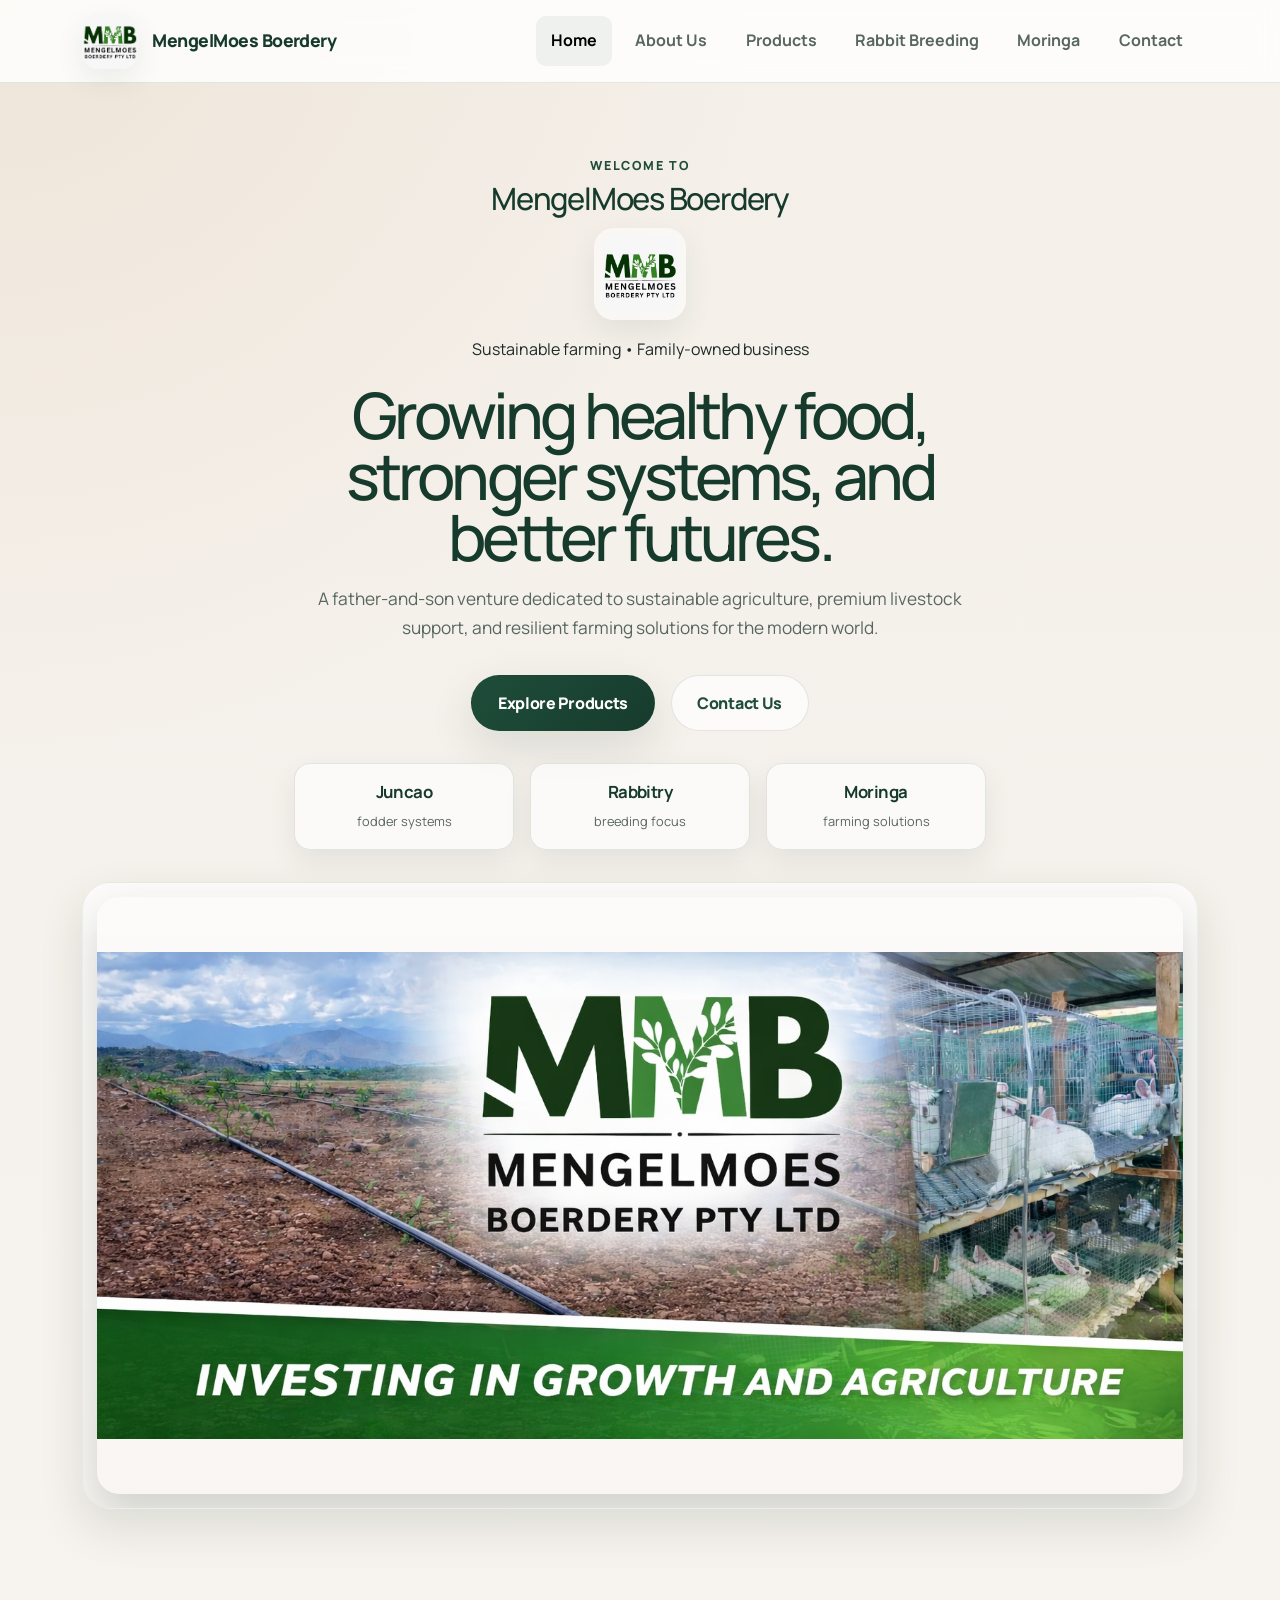
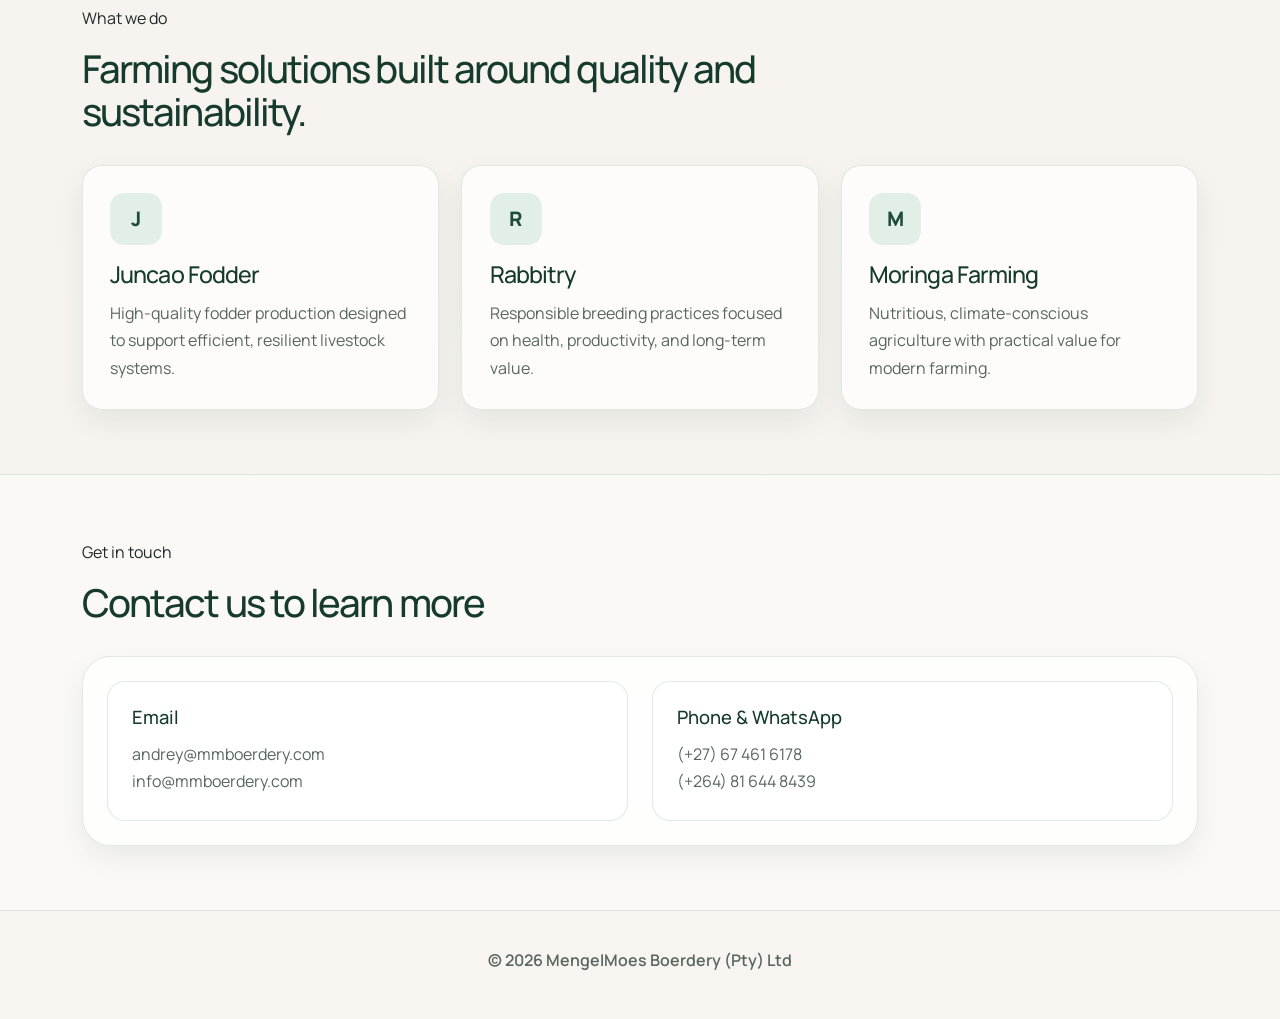
==== commit 164cbe75: "Contact details and picture update" ====
--- a/index.html
+++ b/index.html
@@ -122,14 +122,16 @@
                             <div class="contact-card">
                                 <h3>Email</h3>
                                 <a href="mailto:andrey@mmboerdery.com?subject=New%20Enquiry">andrey@mmboerdery.com</a>
+                                <p><a href="mailto:info@mmboerdery.com?subject=New%20Enquiry">info@mmboerdery.com</a></p>
                             </div>
                         </div>
 
                         <div class="col-md-6">
                             <div class="contact-card">
                                 <h3>Phone & WhatsApp</h3>
+                                <p>(+27) 67 461 6178</p>
                                 <p>(+264) 81 644 8439</p>
-                                <p class="mb-0">WhatsApp only: (+27) 67 461 6178</p>
+                                <!-- <p class="mb-0">WhatsApp only: (+27) 67 461 6178</p> -->
                             </div>
                         </div>
                     </div>
--- a/styles.css
+++ b/styles.css
@@ -468,7 +468,7 @@
 
 .page-image-wrap img {
   width: 100%;
-  height: 520px;
+  height: 550px;
   object-fit: cover;
   border-radius: 20px;
 }
@@ -526,6 +526,10 @@
 
 .contact-list li {
   color: var(--muted);
+}
+
+.contact-list span {
+  display: block;
 }
 
 .contact-list strong {
